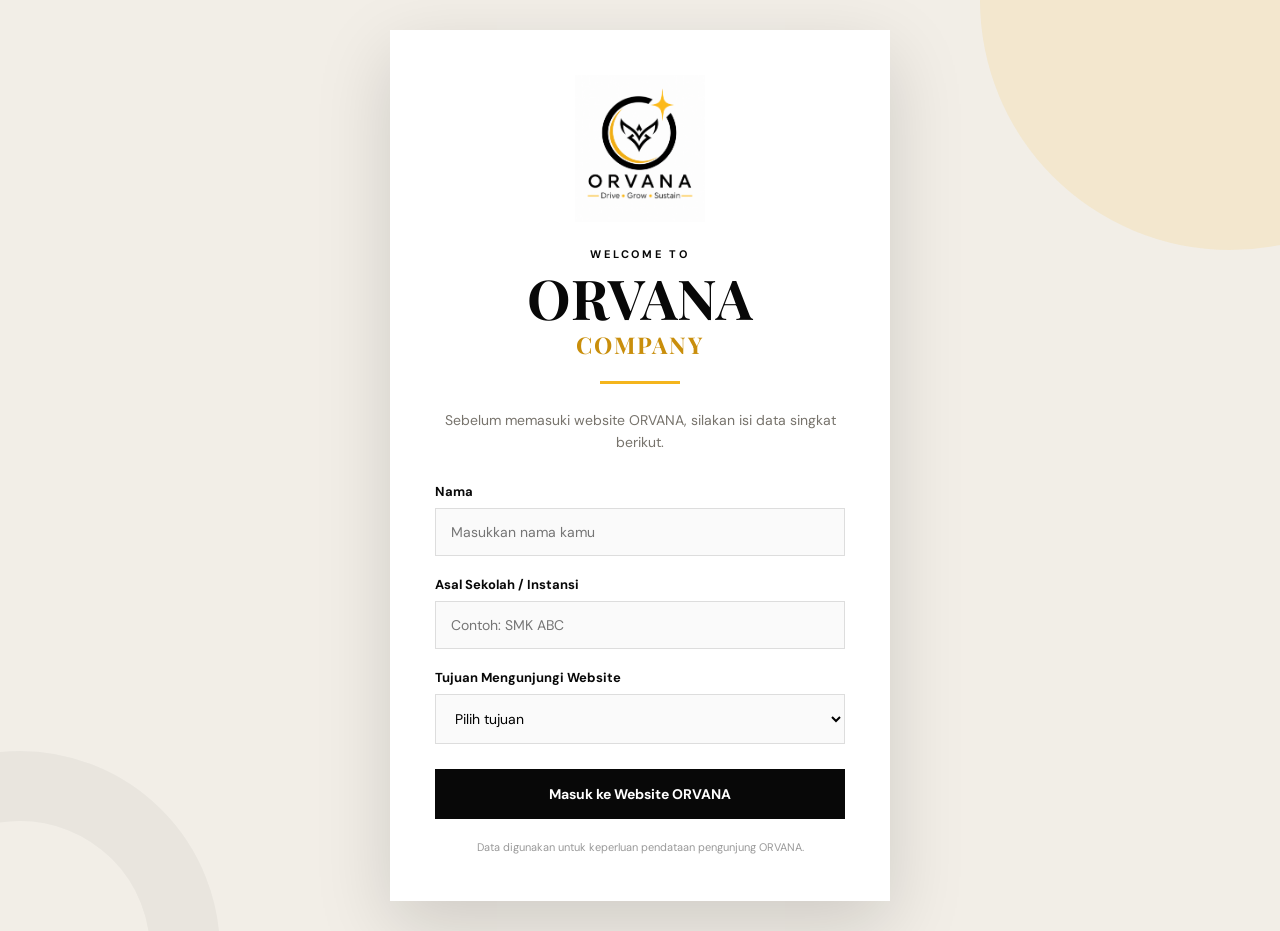
==== visitor.html @ 0706155e "Add ORVANA visitor data system" ====
<!DOCTYPE html>
<html lang="id">

<head>
    <meta charset="UTF-8">

    <meta name="viewport"
        content="width=device-width, initial-scale=1.0">

    <title>Welcome to ORVANA</title>

    <link rel="stylesheet" href="visitor.css">

    <link rel="preconnect"
        href="https://fonts.googleapis.com">

    <link rel="preconnect"
        href="https://fonts.gstatic.com"
        crossorigin>

    <link
        href="https://fonts.googleapis.com/css2?family=DM+Sans:wght@400;500;600;700&family=Playfair+Display:wght@600;700&display=swap"
        rel="stylesheet">
</head>

<body>

    <div class="visitor-page">

        <div class="visitor-decoration decoration-one"></div>
        <div class="visitor-decoration decoration-two"></div>

        <div class="visitor-card">

            <div class="visitor-logo">
                <img src="assets/logo.png"
                    alt="ORVANA Company">
            </div>

            <p class="visitor-small-title">
                WELCOME TO
            </p>

            <h1>
                ORVANA
                <span>COMPANY</span>
            </h1>

            <div class="visitor-line"></div>

            <p class="visitor-description">
                Sebelum memasuki website ORVANA,
                silakan isi data singkat berikut.
            </p>

            <form id="visitorForm">

                <div class="form-group">

                    <label for="visitorName">
                        Nama
                    </label>

                    <input
                        type="text"
                        id="visitorName"
                        name="visitorName"
                        placeholder="Masukkan nama kamu"
                        required>

                </div>


                <div class="form-group">

                    <label for="visitorOrigin">
                        Asal Sekolah / Instansi
                    </label>

                    <input
                        type="text"
                        id="visitorOrigin"
                        name="visitorOrigin"
                        placeholder="Contoh: SMK ABC"
                        required>

                </div>


                <div class="form-group">

                    <label for="visitorPurpose">
                        Tujuan Mengunjungi Website
                    </label>

                    <select
                        id="visitorPurpose"
                        name="visitorPurpose"
                        required>

                        <option value="">
                            Pilih tujuan
                        </option>

                        <option value="Mengenal ORVANA">
                            Mengenal ORVANA
                        </option>

                        <option value="Mengenal anggota ORVANA">
                            Mengenal anggota ORVANA
                        </option>

                        <option value="Melihat informasi perusahaan">
                            Melihat informasi perusahaan
                        </option>

                        <option value="Lainnya">
                            Lainnya
                        </option>

                    </select>

                </div>


                <button
                    type="submit"
                    class="visitor-button">

                    Masuk ke Website ORVANA

                </button>

            </form>

            <p class="visitor-note">
                Data digunakan untuk keperluan pendataan
                pengunjung ORVANA.
            </p>

        </div>

    </div>

    <script src="visitor.js"></script>

</body>

</html>
---- visitor.css ----
* {
    margin: 0;
    padding: 0;
    box-sizing: border-box;
}

:root {
    --black: #080808;
    --gold: #f4b51c;
    --gold-dark: #c98e0b;
    --cream: #f2eee7;
    --white: #ffffff;
    --gray: #77736c;
}

body {
    font-family: "DM Sans", Arial, sans-serif;
    background: var(--cream);
    color: var(--black);
}

.visitor-page {
    min-height: 100vh;

    display: flex;
    align-items: center;
    justify-content: center;

    padding: 30px;

    position: relative;
    overflow: hidden;
}

.visitor-card {
    width: min(500px, 100%);

    background: var(--white);

    padding: 45px;

    position: relative;
    z-index: 5;

    box-shadow:
        0 25px 70px rgba(0, 0, 0, 0.15);
}

.visitor-logo {
    display: flex;
    justify-content: center;

    margin-bottom: 25px;
}

.visitor-logo img {
    width: 130px;
}

.visitor-small-title {
    text-align: center;

    font-size: 11px;

    font-weight: 700;

    letter-spacing: .25em;

    margin-bottom: 12px;
}

.visitor-card h1 {
    font-family: "Playfair Display", Georgia, serif;

    font-size: 55px;

    line-height: .9;

    text-align: center;
}

.visitor-card h1 span {
    display: block;

    color: var(--gold-dark);

    font-size: .42em;

    letter-spacing: .08em;

    margin-top: 12px;
}

.visitor-line {
    width: 80px;
    height: 3px;

    background: var(--gold);

    margin: 25px auto;
}

.visitor-description {
    text-align: center;

    color: var(--gray);

    font-size: 14px;

    margin-bottom: 30px;

    line-height: 1.6;
}

.form-group {
    margin-bottom: 20px;
}

.form-group label {
    display: block;

    font-size: 13px;

    font-weight: 700;

    margin-bottom: 8px;
}

.form-group input,
.form-group select {
    width: 100%;

    padding: 14px 15px;

    border: 1px solid #ddd;

    background: #fafafa;

    font-family: inherit;

    font-size: 14px;

    outline: none;

    transition: .25s ease;
}

.form-group input:focus,
.form-group select:focus {
    border-color: var(--gold-dark);

    background: var(--white);

    box-shadow:
        0 0 0 3px rgba(244, 181, 28, .12);
}

.visitor-button {
    width: 100%;

    border: none;

    background: var(--black);

    color: var(--white);

    padding: 16px;

    margin-top: 5px;

    font-family: inherit;

    font-size: 14px;

    font-weight: 700;

    cursor: pointer;

    transition: .3s ease;
}

.visitor-button:hover {
    background: var(--gold-dark);

    transform: translateY(-2px);
}

.visitor-note {
    text-align: center;

    color: #999;

    font-size: 11px;

    margin-top: 20px;

    line-height: 1.5;
}


/* SHAPES */

.visitor-decoration {
    position: absolute;

    border-radius: 50%;

    pointer-events: none;
}

.decoration-one {
    width: 500px;
    height: 500px;

    background: rgba(244, 181, 28, .12);

    top: -250px;
    right: -200px;
}

.decoration-two {
    width: 400px;
    height: 400px;

    border: 70px solid rgba(0, 0, 0, .04);

    bottom: -220px;
    left: -180px;
}


/* MOBILE */

@media (max-width: 600px) {

    .visitor-page {
        padding: 20px;
    }

    .visitor-card {
        padding: 32px 24px;
    }

    .visitor-card h1 {
        font-size: 45px;
    }

}
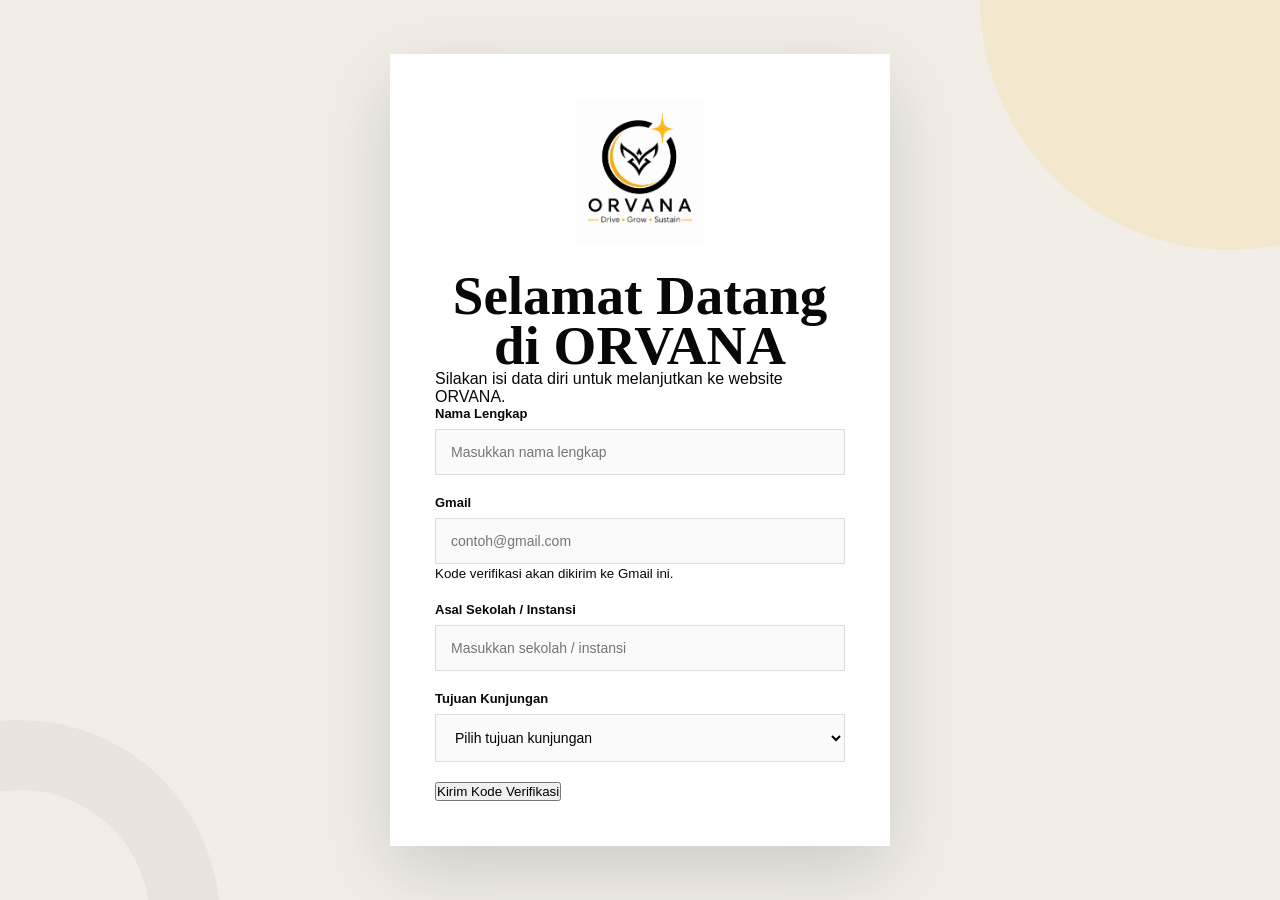
==== commit 3dc2b0c3: "Add Gmail OTP verification" ====
--- a/visitor.html
+++ b/visitor.html
@@ -1,149 +1,234 @@
-<!DOCTYPE html>
-<html lang="id">
-
-<head>
-    <meta charset="UTF-8">
-
-    <meta name="viewport"
-        content="width=device-width, initial-scale=1.0">
-
-    <title>Welcome to ORVANA</title>
-
-    <link rel="stylesheet" href="visitor.css">
-
-    <link rel="preconnect"
-        href="https://fonts.googleapis.com">
-
-    <link rel="preconnect"
-        href="https://fonts.gstatic.com"
-        crossorigin>
-
-    <link
-        href="https://fonts.googleapis.com/css2?family=DM+Sans:wght@400;500;600;700&family=Playfair+Display:wght@600;700&display=swap"
-        rel="stylesheet">
-</head>
-
-<body>
-
-    <div class="visitor-page">
-
-        <div class="visitor-decoration decoration-one"></div>
-        <div class="visitor-decoration decoration-two"></div>
-
-        <div class="visitor-card">
-
-            <div class="visitor-logo">
-                <img src="assets/logo.png"
-                    alt="ORVANA Company">
-            </div>
-
-            <p class="visitor-small-title">
-                WELCOME TO
-            </p>
-
-            <h1>
-                ORVANA
-                <span>COMPANY</span>
-            </h1>
-
-            <div class="visitor-line"></div>
-
-            <p class="visitor-description">
-                Sebelum memasuki website ORVANA,
-                silakan isi data singkat berikut.
-            </p>
-
-            <form id="visitorForm">
-
-                <div class="form-group">
-
-                    <label for="visitorName">
-                        Nama
-                    </label>
-
-                    <input
-                        type="text"
-                        id="visitorName"
-                        name="visitorName"
-                        placeholder="Masukkan nama kamu"
-                        required>
-
-                </div>
-
-
-                <div class="form-group">
-
-                    <label for="visitorOrigin">
-                        Asal Sekolah / Instansi
-                    </label>
-
-                    <input
-                        type="text"
-                        id="visitorOrigin"
-                        name="visitorOrigin"
-                        placeholder="Contoh: SMK ABC"
-                        required>
-
-                </div>
-
-
-                <div class="form-group">
-
-                    <label for="visitorPurpose">
-                        Tujuan Mengunjungi Website
-                    </label>
-
-                    <select
-                        id="visitorPurpose"
-                        name="visitorPurpose"
-                        required>
-
-                        <option value="">
-                            Pilih tujuan
-                        </option>
-
-                        <option value="Mengenal ORVANA">
-                            Mengenal ORVANA
-                        </option>
-
-                        <option value="Mengenal anggota ORVANA">
-                            Mengenal anggota ORVANA
-                        </option>
-
-                        <option value="Melihat informasi perusahaan">
-                            Melihat informasi perusahaan
-                        </option>
-
-                        <option value="Lainnya">
-                            Lainnya
-                        </option>
-
-                    </select>
-
-                </div>
-
-
-                <button
-                    type="submit"
-                    class="visitor-button">
-
-                    Masuk ke Website ORVANA
-
-                </button>
-
-            </form>
-
-            <p class="visitor-note">
-                Data digunakan untuk keperluan pendataan
-                pengunjung ORVANA.
-            </p>
-
-        </div>
-
-    </div>
-
-    <script src="visitor.js"></script>
-
-</body>
-
+<!DOCTYPE html>
+<html lang="id">
+
+<head>
+
+    <meta charset="UTF-8">
+
+    <meta
+        name="viewport"
+        content="width=device-width, initial-scale=1.0"
+    >
+
+    <title>Data Pengunjung | ORVANA</title>
+
+    <link
+        rel="stylesheet"
+        href="visitor.css"
+    >
+
+</head>
+
+
+<body>
+
+    <div class="visitor-page">
+
+
+        <div class="visitor-decoration decoration-one"></div>
+
+        <div class="visitor-decoration decoration-two"></div>
+
+
+        <div class="visitor-card">
+
+
+            <div class="visitor-logo">
+
+                <img
+                    src="logo.png"
+                    alt="Logo ORVANA"
+                >
+
+            </div>
+
+
+            <h1>
+                Selamat Datang di ORVANA
+            </h1>
+
+
+            <p class="visitor-subtitle">
+
+                Silakan isi data diri untuk
+                melanjutkan ke website ORVANA.
+
+            </p>
+
+
+            <form id="visitorForm">
+
+
+                <!-- NAMA -->
+
+                <div class="form-group">
+
+                    <label for="visitorName">
+                        Nama Lengkap
+                    </label>
+
+                    <input
+                        type="text"
+                        id="visitorName"
+                        placeholder="Masukkan nama lengkap"
+                        autocomplete="name"
+                        required
+                    >
+
+                </div>
+
+
+                <!-- GMAIL -->
+
+                <div class="form-group">
+
+                    <label for="visitorEmail">
+                        Gmail
+                    </label>
+
+                    <input
+                        type="email"
+                        id="visitorEmail"
+                        placeholder="contoh@gmail.com"
+                        autocomplete="email"
+                        required
+                    >
+
+                    <small>
+                        Kode verifikasi akan dikirim
+                        ke Gmail ini.
+                    </small>
+
+                </div>
+
+
+                <!-- ASAL -->
+
+                <div class="form-group">
+
+                    <label for="visitorOrigin">
+                        Asal Sekolah / Instansi
+                    </label>
+
+                    <input
+                        type="text"
+                        id="visitorOrigin"
+                        placeholder="Masukkan sekolah / instansi"
+                        required
+                    >
+
+                </div>
+
+
+                <!-- TUJUAN -->
+
+                <div class="form-group">
+
+                    <label for="visitorPurpose">
+                        Tujuan Kunjungan
+                    </label>
+
+                    <select
+                        id="visitorPurpose"
+                        required
+                    >
+
+                        <option value="">
+                            Pilih tujuan kunjungan
+                        </option>
+
+                        <option value="Mengenal anggota ORVANA">
+                            Mengenal anggota ORVANA
+                        </option>
+
+                        <option value="Melihat informasi perusahaan">
+                            Melihat informasi perusahaan
+                        </option>
+
+                        <option value="Mencari informasi">
+                            Mencari informasi
+                        </option>
+
+                        <option value="Lainnya">
+                            Lainnya
+                        </option>
+
+                    </select>
+
+                </div>
+
+
+                <!-- OTP -->
+
+                <div
+                    class="form-group"
+                    id="otpSection"
+                    style="display: none;"
+                >
+
+                    <label for="visitorOtp">
+                        Kode Verifikasi
+                    </label>
+
+                    <input
+                        type="text"
+                        id="visitorOtp"
+                        placeholder="Masukkan 4 digit kode"
+                        inputmode="numeric"
+                        maxlength="4"
+                        autocomplete="one-time-code"
+                    >
+
+                    <small>
+                        Periksa inbox Gmail kamu.
+                    </small>
+
+                </div>
+
+
+                <!-- STATUS -->
+
+                <p
+                    id="visitorStatus"
+                    style="
+                        display: none;
+                        margin-top: 12px;
+                    "
+                ></p>
+
+
+                <!-- BUTTON -->
+
+                <button
+                    type="submit"
+                    id="visitorSubmit"
+                >
+                    Kirim Kode Verifikasi
+                </button>
+
+
+            </form>
+
+
+        </div>
+
+    </div>
+
+
+    <!--
+        IFRAME UNTUK KOMUNIKASI
+        DENGAN GOOGLE APPS SCRIPT
+    -->
+
+    <iframe
+        name="googleScriptFrame"
+        id="googleScriptFrame"
+        style="display: none;"
+    ></iframe>
+
+
+    <script src="visitor.js"></script>
+
+</body>
+
 </html>
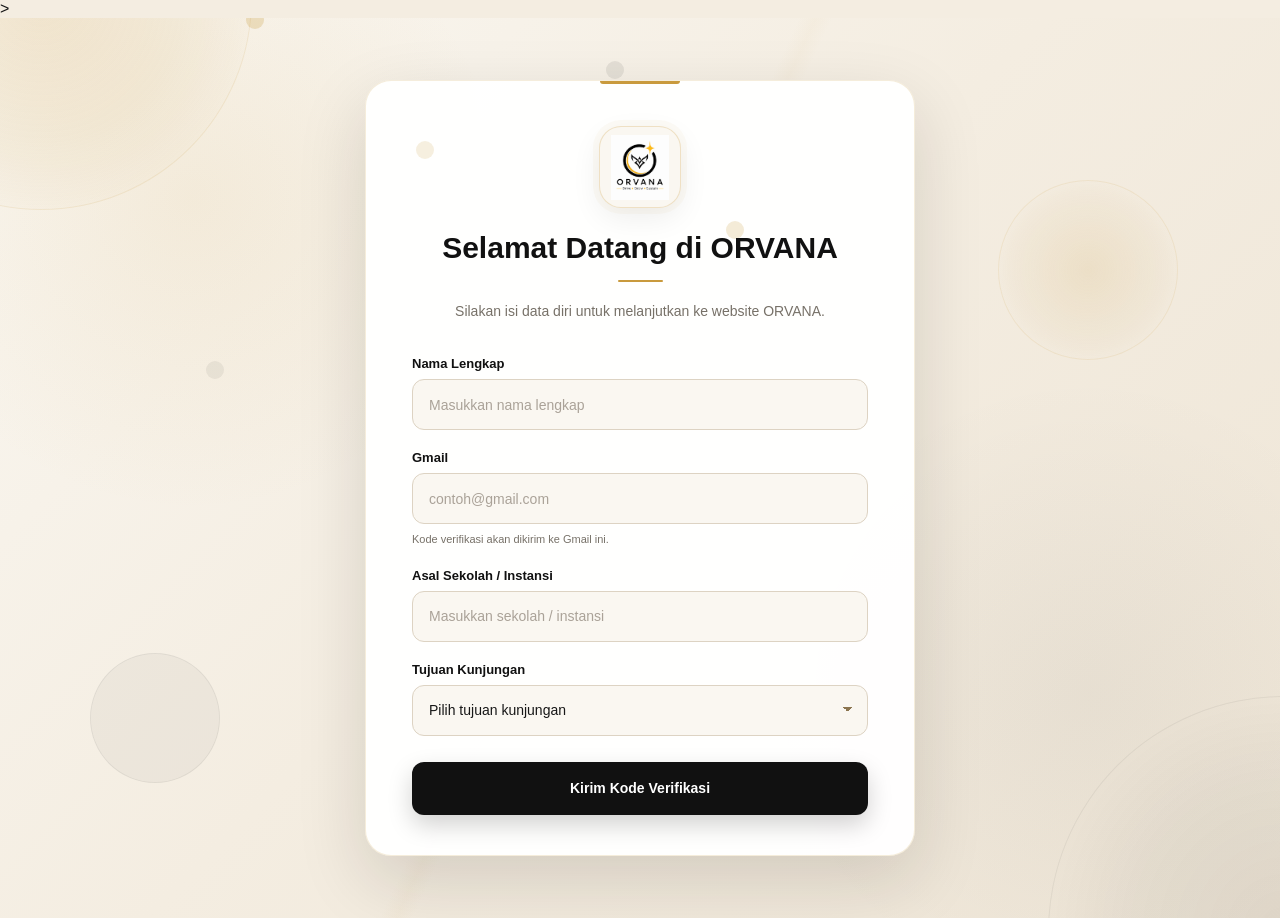
==== commit eead6054: "Update visitor background" ====
--- a/visitor.html
+++ b/visitor.html
@@ -13,8 +13,9 @@
     <title>Data Pengunjung | ORVANA</title>
 
     <link
-        rel="stylesheet"
-        href="visitor.css"
+    rel="stylesheet"
+    href="visitor.css?v=2"
+>
     >
 
 </head>
--- a/visitor.css
+++ b/visitor.css
@@ -1,3 +1,9 @@
+/* =========================================================
+   ORVANA COMPANY
+   VISITOR PAGE
+   Cream • Black • Gold
+========================================================= */
+
 * {
     margin: 0;
     padding: 0;
@@ -5,244 +11,955 @@
 }
 
 :root {
-    --black: #080808;
-    --gold: #f4b51c;
-    --gold-dark: #c98e0b;
-    --cream: #f2eee7;
+    --cream: #f4ede1;
+    --cream-light: #faf7f1;
+    --cream-soft: #eee5d6;
+
+    --black: #111111;
+    --black-soft: #1d1d1d;
+
+    --gold: #c99a3d;
+    --gold-light: #dfbb70;
+    --gold-soft: rgba(201, 154, 61, 0.12);
+
+    --text: #171717;
+    --text-soft: #777168;
+
+    --border: #ddd3c3;
+
     --white: #ffffff;
-    --gray: #77736c;
-}
-
-body {
-    font-family: "DM Sans", Arial, sans-serif;
-    background: var(--cream);
-    color: var(--black);
-}
+
+    --shadow: 0 25px 70px rgba(25, 20, 13, 0.14);
+}
+
+
+/* =========================================================
+   BODY
+========================================================= */
+
+
+   body {
+    min-height: 100vh;
+    font-family: Arial, Helvetica, sans-serif;
+
+    background: #f4ede1;
+
+    color: var(--text);
+    overflow-x: hidden;
+}
+
+
+/* =========================================================
+   MAIN PAGE
+========================================================= */
 
 .visitor-page {
+    position: relative;
+
     min-height: 100vh;
+
+    display: flex;
+    justify-content: center;
+    align-items: center;
+
+    padding: 50px 20px;
+
+    overflow: hidden;
+}
+
+
+/* =========================================================
+   BACKGROUND DECORATION
+   CREAM • BLACK • GOLD • ANIMATED
+========================================================= */
+
+.visitor-page {
+    position: relative;
+    min-height: 100vh;
+
+    display: flex;
+    justify-content: center;
+    align-items: center;
+
+    padding: 50px 20px;
+
+    overflow: hidden;
+
+    /* Cream utama */
+    background:
+        radial-gradient(
+            circle at 15% 20%,
+            rgba(201, 154, 61, 0.10),
+            transparent 24%
+        ),
+        radial-gradient(
+            circle at 85% 75%,
+            rgba(17, 17, 17, 0.045),
+            transparent 25%
+        ),
+        linear-gradient(
+            135deg,
+            #faf7f1 0%,
+            #f4ede1 48%,
+            #eee5d6 100%
+        );
+}
+
+
+/* =========================================================
+   SHAPE GOLD KIRI ATAS
+========================================================= */
+
+.visitor-page::before {
+    content: "";
+
+    position: absolute;
+
+    width: 420px;
+    height: 420px;
+
+    top: -230px;
+    left: -170px;
+
+    border-radius: 50%;
+
+    background:
+        radial-gradient(
+            circle,
+            rgba(201, 154, 61, 0.18) 0%,
+            rgba(201, 154, 61, 0.09) 48%,
+            rgba(201, 154, 61, 0.02) 70%,
+            transparent 72%
+        );
+
+    border: 1px solid rgba(201, 154, 61, 0.13);
+
+    pointer-events: none;
+
+    z-index: 0;
+
+    animation:
+        goldFloat 12s ease-in-out infinite;
+}
+
+
+/* =========================================================
+   SHAPE KANAN BAWAH
+========================================================= */
+
+.visitor-page::after {
+    content: "";
+
+    position: absolute;
+
+    width: 470px;
+    height: 470px;
+
+    right: -240px;
+    bottom: -250px;
+
+    border-radius: 50%;
+
+    background:
+        radial-gradient(
+            circle,
+            rgba(17, 17, 17, 0.07) 0%,
+            rgba(17, 17, 17, 0.035) 45%,
+            transparent 70%
+        );
+
+    border: 1px solid rgba(17, 17, 17, 0.055);
+
+    pointer-events: none;
+
+    z-index: 0;
+
+    animation:
+        darkFloat 15s ease-in-out infinite;
+}
+
+
+/* =========================================================
+   SHAPE YANG SUDAH ADA
+========================================================= */
+
+.visitor-decoration {
+    position: absolute;
+
+    border-radius: 50%;
+
+    pointer-events: none;
+
+    z-index: 0;
+}
+
+
+/* GOLD SHAPE TAMBAHAN */
+
+.decoration-one {
+    width: 180px;
+    height: 180px;
+
+    top: 18%;
+    right: 8%;
+
+    background:
+        radial-gradient(
+            circle,
+            rgba(201, 154, 61, 0.14),
+            rgba(201, 154, 61, 0.035) 60%,
+            transparent 72%
+        );
+
+    border: 1px solid rgba(201, 154, 61, 0.12);
+
+    animation:
+        floatingCircle 9s ease-in-out infinite;
+}
+
+
+/* BLACK SHAPE TAMBAHAN */
+
+.decoration-two {
+    width: 130px;
+    height: 130px;
+
+    left: 7%;
+    bottom: 15%;
+
+    background:
+        rgba(17, 17, 17, 0.035);
+
+    border: 1px solid rgba(17, 17, 17, 0.06);
+
+    animation:
+        floatingCircleReverse 11s ease-in-out infinite;
+}
+
+
+/* =========================================================
+   LINGKARAN-LINGKARAN KECIL
+   Dibuat dengan box-shadow
+========================================================= */
+
+.visitor-card::after {
+    content: "";
+
+    position: absolute;
+
+    width: 18px;
+    height: 18px;
+
+    top: -70px;
+    left: -120px;
+
+    border-radius: 50%;
+
+    background: rgba(201, 154, 61, 0.25);
+
+    box-shadow:
+        170px 130px 0 rgba(201, 154, 61, 0.16),
+        360px 50px 0 rgba(17, 17, 17, 0.08),
+        480px 210px 0 rgba(201, 154, 61, 0.20),
+        -40px 350px 0 rgba(17, 17, 17, 0.06),
+        570px 390px 0 rgba(201, 154, 61, 0.12);
+
+    pointer-events: none;
+
+    z-index: -1;
+
+    animation:
+        dotsFloat 10s ease-in-out infinite;
+}
+
+
+/* =========================================================
+   GARIS GOLD DEKORATIF
+========================================================= */
+
+.visitor-page {
+    background-image:
+        linear-gradient(
+            115deg,
+            transparent 0%,
+            transparent 47%,
+            rgba(201, 154, 61, 0.035) 48%,
+            transparent 49%,
+            transparent 100%
+        ),
+        radial-gradient(
+            circle at 15% 20%,
+            rgba(201, 154, 61, 0.10),
+            transparent 24%
+        ),
+        radial-gradient(
+            circle at 85% 75%,
+            rgba(17, 17, 17, 0.045),
+            transparent 25%
+        ),
+        linear-gradient(
+            135deg,
+            #faf7f1 0%,
+            #f4ede1 48%,
+            #eee5d6 100%
+        );
+}
+
+
+/* =========================================================
+   ANIMASI
+========================================================= */
+
+@keyframes goldFloat {
+
+    0%, 100% {
+        transform:
+            translate(0, 0)
+            scale(1);
+    }
+
+    50% {
+        transform:
+            translate(35px, 25px)
+            scale(1.08);
+    }
+}
+
+
+@keyframes darkFloat {
+
+    0%, 100% {
+        transform:
+            translate(0, 0)
+            scale(1);
+    }
+
+    50% {
+        transform:
+            translate(-30px, -25px)
+            scale(1.06);
+    }
+}
+
+
+@keyframes floatingCircle {
+
+    0%, 100% {
+        transform:
+            translate(0, 0);
+    }
+
+    50% {
+        transform:
+            translate(-25px, 30px);
+    }
+}
+
+
+@keyframes floatingCircleReverse {
+
+    0%, 100% {
+        transform:
+            translate(0, 0);
+    }
+
+    50% {
+        transform:
+            translate(25px, -25px);
+    }
+}
+
+
+@keyframes dotsFloat {
+
+    0%, 100% {
+        transform:
+            translate(0, 0);
+    }
+
+    50% {
+        transform:
+            translate(10px, -20px);
+    }
+}
+
+/* =========================================================
+   VISITOR CARD
+========================================================= */
+
+.visitor-card {
+    position: relative;
+
+    z-index: 2;
+
+    width: 100%;
+    max-width: 550px;
+
+    padding: 45px 46px 40px;
+
+    background: rgba(255, 255, 255, 0.96);
+
+    border: 1px solid rgba(201, 154, 61, 0.18);
+
+    border-radius: 26px;
+
+    box-shadow: var(--shadow);
+
+    animation: cardAppear 0.7s ease;
+}
+
+
+@keyframes cardAppear {
+
+    from {
+        opacity: 0;
+        transform: translateY(25px);
+    }
+
+    to {
+        opacity: 1;
+        transform: translateY(0);
+    }
+
+}
+
+
+/* =========================================================
+   LOGO
+========================================================= */
+
+.visitor-logo {
+    width: 82px;
+    height: 82px;
+
+    margin: 0 auto 22px;
 
     display: flex;
     align-items: center;
     justify-content: center;
 
-    padding: 30px;
-
-    position: relative;
-    overflow: hidden;
-}
-
-.visitor-card {
-    width: min(500px, 100%);
+    border-radius: 22px;
+
+    background: var(--cream-light);
+
+    border: 1px solid rgba(201, 154, 61, 0.25);
+
+    box-shadow:
+        0 10px 30px rgba(0, 0, 0, 0.07),
+        0 0 0 6px rgba(201, 154, 61, 0.04);
+}
+
+
+.visitor-logo img {
+    width: 65px;
+    height: 65px;
+
+    object-fit: contain;
+
+    display: block;
+}
+
+
+/* =========================================================
+   TITLE
+========================================================= */
+
+.visitor-card h1 {
+
+    margin-bottom: 10px;
+
+    text-align: center;
+
+    font-size: 30px;
+
+    line-height: 1.2;
+
+    font-weight: 700;
+
+    color: var(--black);
+}
+
+
+/* GOLD LINE UNDER TITLE */
+
+.visitor-card h1::after {
+
+    content: "";
+
+    display: block;
+
+    width: 45px;
+    height: 2px;
+
+    margin: 14px auto 0;
+
+    background: var(--gold);
+
+    border-radius: 10px;
+}
+
+
+.visitor-subtitle {
+
+    max-width: 390px;
+
+    margin: 18px auto 32px;
+
+    text-align: center;
+
+    font-size: 14px;
+
+    line-height: 1.7;
+
+    color: var(--text-soft);
+}
+
+
+/* =========================================================
+   FORM
+========================================================= */
+
+#visitorForm {
+    width: 100%;
+}
+
+
+.form-group {
+
+    width: 100%;
+
+    margin-bottom: 20px;
+}
+
+
+.form-group label {
+
+    display: block;
+
+    margin-bottom: 8px;
+
+    font-size: 13px;
+
+    font-weight: 700;
+
+    color: var(--black);
+}
+
+
+/* =========================================================
+   INPUT & SELECT
+========================================================= */
+
+.form-group input,
+.form-group select {
+
+    width: 100%;
+
+    height: 51px;
+
+    padding: 0 16px;
+
+    border: 1px solid var(--border);
+
+    border-radius: 12px;
+
+    outline: none;
+
+    background: var(--cream-light);
+
+    color: var(--text);
+
+    font-family: inherit;
+
+    font-size: 14px;
+
+    transition:
+        border-color 0.25s ease,
+        box-shadow 0.25s ease,
+        background 0.25s ease,
+        transform 0.2s ease;
+}
+
+
+.form-group input::placeholder {
+
+    color: #aaa298;
+}
+
+
+.form-group input:hover,
+.form-group select:hover {
+
+    border-color: #cbb88f;
+}
+
+
+.form-group input:focus,
+.form-group select:focus {
+
+    border-color: var(--gold);
 
     background: var(--white);
 
-    padding: 45px;
-
-    position: relative;
-    z-index: 5;
-
     box-shadow:
-        0 25px 70px rgba(0, 0, 0, 0.15);
-}
-
-.visitor-logo {
-    display: flex;
-    justify-content: center;
-
-    margin-bottom: 25px;
-}
-
-.visitor-logo img {
-    width: 130px;
-}
-
-.visitor-small-title {
+        0 0 0 4px var(--gold-soft);
+}
+
+
+/* =========================================================
+   SELECT
+========================================================= */
+
+.form-group select {
+
+    cursor: pointer;
+
+    appearance: none;
+
+    background-image:
+
+        linear-gradient(
+            45deg,
+            transparent 50%,
+            #8b7550 50%
+        ),
+
+        linear-gradient(
+            135deg,
+            #8b7550 50%,
+            transparent 50%
+        );
+
+    background-position:
+
+        calc(100% - 19px) 21px,
+        calc(100% - 14px) 21px;
+
+    background-size: 5px 5px;
+
+    background-repeat: no-repeat;
+
+    padding-right: 40px;
+}
+
+
+/* =========================================================
+   SMALL INFORMATION TEXT
+========================================================= */
+
+.form-group small {
+
+    display: block;
+
+    margin-top: 7px;
+
+    font-size: 11px;
+
+    line-height: 1.5;
+
+    color: var(--text-soft);
+}
+
+
+/* =========================================================
+   OTP SECTION
+========================================================= */
+
+#otpSection {
+
+    margin-top: 6px;
+
+    padding: 19px;
+
+    border: 1px solid rgba(201, 154, 61, 0.30);
+
+    border-radius: 15px;
+
+    background: #f8f2e7;
+
+    animation: otpAppear 0.35s ease;
+}
+
+
+#otpSection label {
+
+    color: var(--black);
+}
+
+
+#otpSection input {
+
     text-align: center;
 
-    font-size: 11px;
+    letter-spacing: 8px;
+
+    font-size: 22px;
 
     font-weight: 700;
 
-    letter-spacing: .25em;
-
-    margin-bottom: 12px;
-}
-
-.visitor-card h1 {
-    font-family: "Playfair Display", Georgia, serif;
-
-    font-size: 55px;
-
-    line-height: .9;
+    color: var(--black);
+
+    background: var(--white);
+
+    border-color: #d8c8a8;
+}
+
+
+#otpSection input::placeholder {
+
+    letter-spacing: 2px;
+
+    font-size: 13px;
+
+    font-weight: 400;
+}
+
+
+@keyframes otpAppear {
+
+    from {
+        opacity: 0;
+        transform: translateY(-8px);
+    }
+
+    to {
+        opacity: 1;
+        transform: translateY(0);
+    }
+
+}
+
+
+/* =========================================================
+   STATUS MESSAGE
+========================================================= */
+
+#visitorStatus {
+
+    padding: 12px 14px;
+
+    border-radius: 10px;
+
+    font-size: 13px;
+
+    line-height: 1.5;
 
     text-align: center;
 }
 
-.visitor-card h1 span {
-    display: block;
-
-    color: var(--gold-dark);
-
-    font-size: .42em;
-
-    letter-spacing: .08em;
-
-    margin-top: 12px;
-}
-
-.visitor-line {
+
+/* =========================================================
+   BUTTON
+========================================================= */
+
+#visitorSubmit {
+
+    width: 100%;
+
+    height: 53px;
+
+    margin-top: 6px;
+
+    border: none;
+
+    border-radius: 12px;
+
+    background: var(--black);
+
+    color: var(--white);
+
+    font-family: inherit;
+
+    font-size: 14px;
+
+    font-weight: 700;
+
+    cursor: pointer;
+
+    box-shadow:
+        0 10px 25px rgba(0, 0, 0, 0.18);
+
+    transition:
+        transform 0.2s ease,
+        box-shadow 0.2s ease,
+        background 0.2s ease;
+}
+
+
+#visitorSubmit:hover {
+
+    transform: translateY(-2px);
+
+    background: #292929;
+
+    box-shadow:
+        0 14px 30px rgba(0, 0, 0, 0.22);
+}
+
+
+#visitorSubmit:active {
+
+    transform: translateY(0);
+}
+
+
+#visitorSubmit:disabled {
+
+    opacity: 0.6;
+
+    cursor: not-allowed;
+
+    transform: none;
+
+    box-shadow: none;
+}
+
+
+/* =========================================================
+   GOLD ACCENT
+========================================================= */
+
+.visitor-card::before {
+
+    content: "";
+
+    position: absolute;
+
+    top: 0;
+    left: 50%;
+
+    transform: translateX(-50%);
+
     width: 80px;
     height: 3px;
 
     background: var(--gold);
 
-    margin: 25px auto;
-}
-
-.visitor-description {
-    text-align: center;
-
-    color: var(--gray);
-
-    font-size: 14px;
-
-    margin-bottom: 30px;
-
-    line-height: 1.6;
-}
-
-.form-group {
-    margin-bottom: 20px;
-}
-
-.form-group label {
-    display: block;
-
-    font-size: 13px;
-
-    font-weight: 700;
-
-    margin-bottom: 8px;
-}
-
-.form-group input,
-.form-group select {
-    width: 100%;
-
-    padding: 14px 15px;
-
-    border: 1px solid #ddd;
-
-    background: #fafafa;
-
-    font-family: inherit;
-
-    font-size: 14px;
-
-    outline: none;
-
-    transition: .25s ease;
-}
-
-.form-group input:focus,
-.form-group select:focus {
-    border-color: var(--gold-dark);
-
-    background: var(--white);
-
-    box-shadow:
-        0 0 0 3px rgba(244, 181, 28, .12);
-}
-
-.visitor-button {
-    width: 100%;
-
-    border: none;
-
-    background: var(--black);
-
-    color: var(--white);
-
-    padding: 16px;
-
-    margin-top: 5px;
-
-    font-family: inherit;
-
-    font-size: 14px;
-
-    font-weight: 700;
-
-    cursor: pointer;
-
-    transition: .3s ease;
-}
-
-.visitor-button:hover {
-    background: var(--gold-dark);
-
-    transform: translateY(-2px);
-}
-
-.visitor-note {
-    text-align: center;
-
-    color: #999;
-
-    font-size: 11px;
-
-    margin-top: 20px;
-
-    line-height: 1.5;
-}
-
-
-/* SHAPES */
-
-.visitor-decoration {
-    position: absolute;
-
-    border-radius: 50%;
-
-    pointer-events: none;
-}
-
-.decoration-one {
-    width: 500px;
-    height: 500px;
-
-    background: rgba(244, 181, 28, .12);
-
-    top: -250px;
-    right: -200px;
-}
-
-.decoration-two {
-    width: 400px;
-    height: 400px;
-
-    border: 70px solid rgba(0, 0, 0, .04);
-
-    bottom: -220px;
-    left: -180px;
-}
-
-
-/* MOBILE */
+    border-radius: 0 0 10px 10px;
+}
+
+
+/* =========================================================
+   MOBILE
+========================================================= */
 
 @media (max-width: 600px) {
 
     .visitor-page {
-        padding: 20px;
-    }
+
+        padding: 25px 15px;
+    }
+
 
     .visitor-card {
-        padding: 32px 24px;
-    }
+
+        max-width: 100%;
+
+        padding: 35px 23px 29px;
+
+        border-radius: 22px;
+    }
+
+
+    .visitor-logo {
+
+        width: 72px;
+        height: 72px;
+
+        border-radius: 19px;
+    }
+
+
+    .visitor-logo img {
+
+        width: 57px;
+        height: 57px;
+    }
+
 
     .visitor-card h1 {
-        font-size: 45px;
+
+        font-size: 25px;
+    }
+
+
+    .visitor-subtitle {
+
+        margin-bottom: 26px;
+
+        font-size: 13px;
+    }
+
+
+    .form-group {
+
+        margin-bottom: 17px;
+    }
+
+
+    .form-group input,
+    .form-group select {
+
+        height: 48px;
+    }
+
+
+    #visitorSubmit {
+
+        height: 50px;
+    }
+
+
+    .decoration-one {
+
+        width: 280px;
+        height: 280px;
+
+        top: -145px;
+        left: -125px;
+    }
+
+
+    .decoration-two {
+
+        width: 330px;
+        height: 330px;
+
+        right: -165px;
+        bottom: -165px;
+    }
+
+}
+
+
+/* =========================================================
+   VERY SMALL SCREEN
+========================================================= */
+
+@media (max-width: 380px) {
+
+    .visitor-card {
+
+        padding: 30px 18px 26px;
+    }
+
+
+    .visitor-card h1 {
+
+        font-size: 23px;
+    }
+
+
+    .visitor-subtitle {
+
+        font-size: 12px;
+    }
+
+
+    .form-group input,
+    .form-group select {
+
+        font-size: 13px;
     }
 
 }
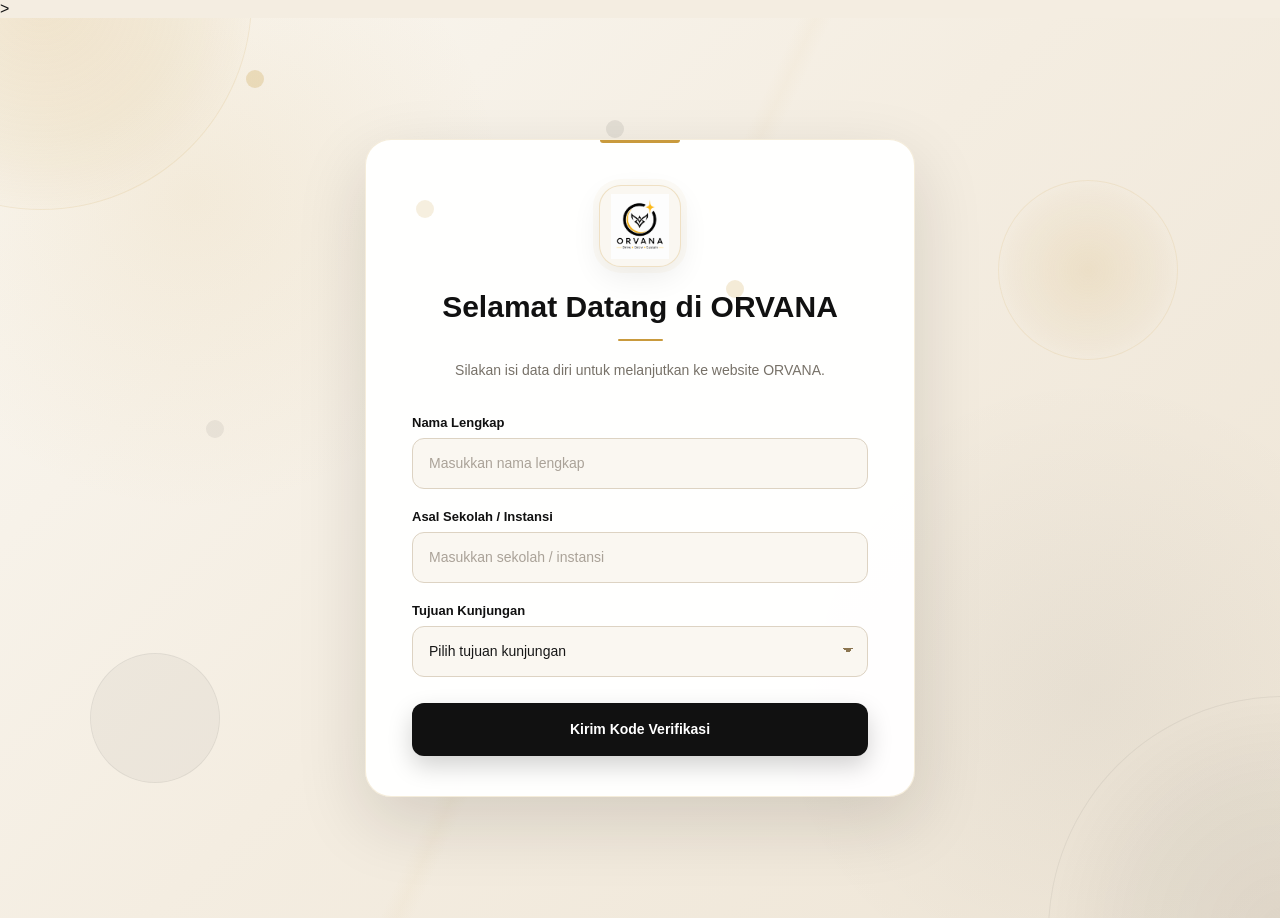
==== commit 64058aea: "Remove Gmail and OTP verification" ====
--- a/visitor.html
+++ b/visitor.html
@@ -79,29 +79,7 @@
                 </div>
 
 
-                <!-- GMAIL -->
-
-                <div class="form-group">
-
-                    <label for="visitorEmail">
-                        Gmail
-                    </label>
-
-                    <input
-                        type="email"
-                        id="visitorEmail"
-                        placeholder="contoh@gmail.com"
-                        autocomplete="email"
-                        required
-                    >
-
-                    <small>
-                        Kode verifikasi akan dikirim
-                        ke Gmail ini.
-                    </small>
-
-                </div>
-
+               
 
                 <!-- ASAL -->
 
@@ -159,33 +137,7 @@
                 </div>
 
 
-                <!-- OTP -->
-
-                <div
-                    class="form-group"
-                    id="otpSection"
-                    style="display: none;"
-                >
-
-                    <label for="visitorOtp">
-                        Kode Verifikasi
-                    </label>
-
-                    <input
-                        type="text"
-                        id="visitorOtp"
-                        placeholder="Masukkan 4 digit kode"
-                        inputmode="numeric"
-                        maxlength="4"
-                        autocomplete="one-time-code"
-                    >
-
-                    <small>
-                        Periksa inbox Gmail kamu.
-                    </small>
-
-                </div>
-
+                
 
                 <!-- STATUS -->
 
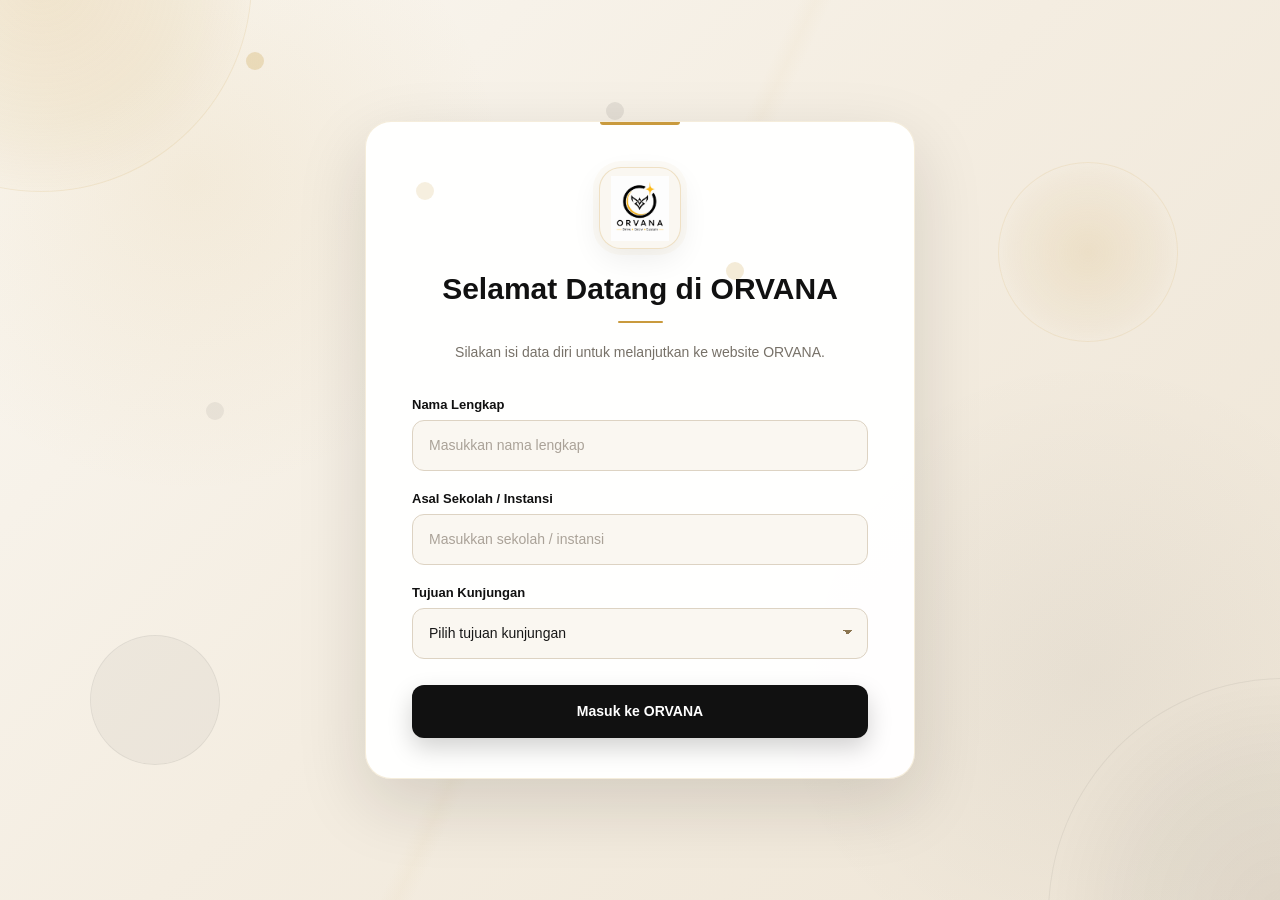
==== commit dba5ea9a: "Remove Gmail verification" ====
--- a/visitor.html
+++ b/visitor.html
@@ -13,9 +13,8 @@
     <title>Data Pengunjung | ORVANA</title>
 
     <link
-    rel="stylesheet"
-    href="visitor.css?v=2"
->
+        rel="stylesheet"
+        href="visitor.css?v=3"
     >
 
 </head>
@@ -25,14 +24,16 @@
 
     <div class="visitor-page">
 
+        <!-- BACKGROUND DECORATION -->
 
         <div class="visitor-decoration decoration-one"></div>
 
         <div class="visitor-decoration decoration-two"></div>
 
 
+        <!-- VISITOR CARD -->
+
         <div class="visitor-card">
-
 
             <div class="visitor-logo">
 
@@ -50,10 +51,8 @@
 
 
             <p class="visitor-subtitle">
-
                 Silakan isi data diri untuk
                 melanjutkan ke website ORVANA.
-
             </p>
 
 
@@ -79,9 +78,7 @@
                 </div>
 
 
-               
-
-                <!-- ASAL -->
+                <!-- ASAL SEKOLAH / INSTANSI -->
 
                 <div class="form-group">
 
@@ -99,7 +96,7 @@
                 </div>
 
 
-                <!-- TUJUAN -->
+                <!-- TUJUAN KUNJUNGAN -->
 
                 <div class="form-group">
 
@@ -137,8 +134,6 @@
                 </div>
 
 
-                
-
                 <!-- STATUS -->
 
                 <p
@@ -156,12 +151,11 @@
                     type="submit"
                     id="visitorSubmit"
                 >
-                    Kirim Kode Verifikasi
+                    Masuk ke ORVANA
                 </button>
 
 
             </form>
-
 
         </div>
 
